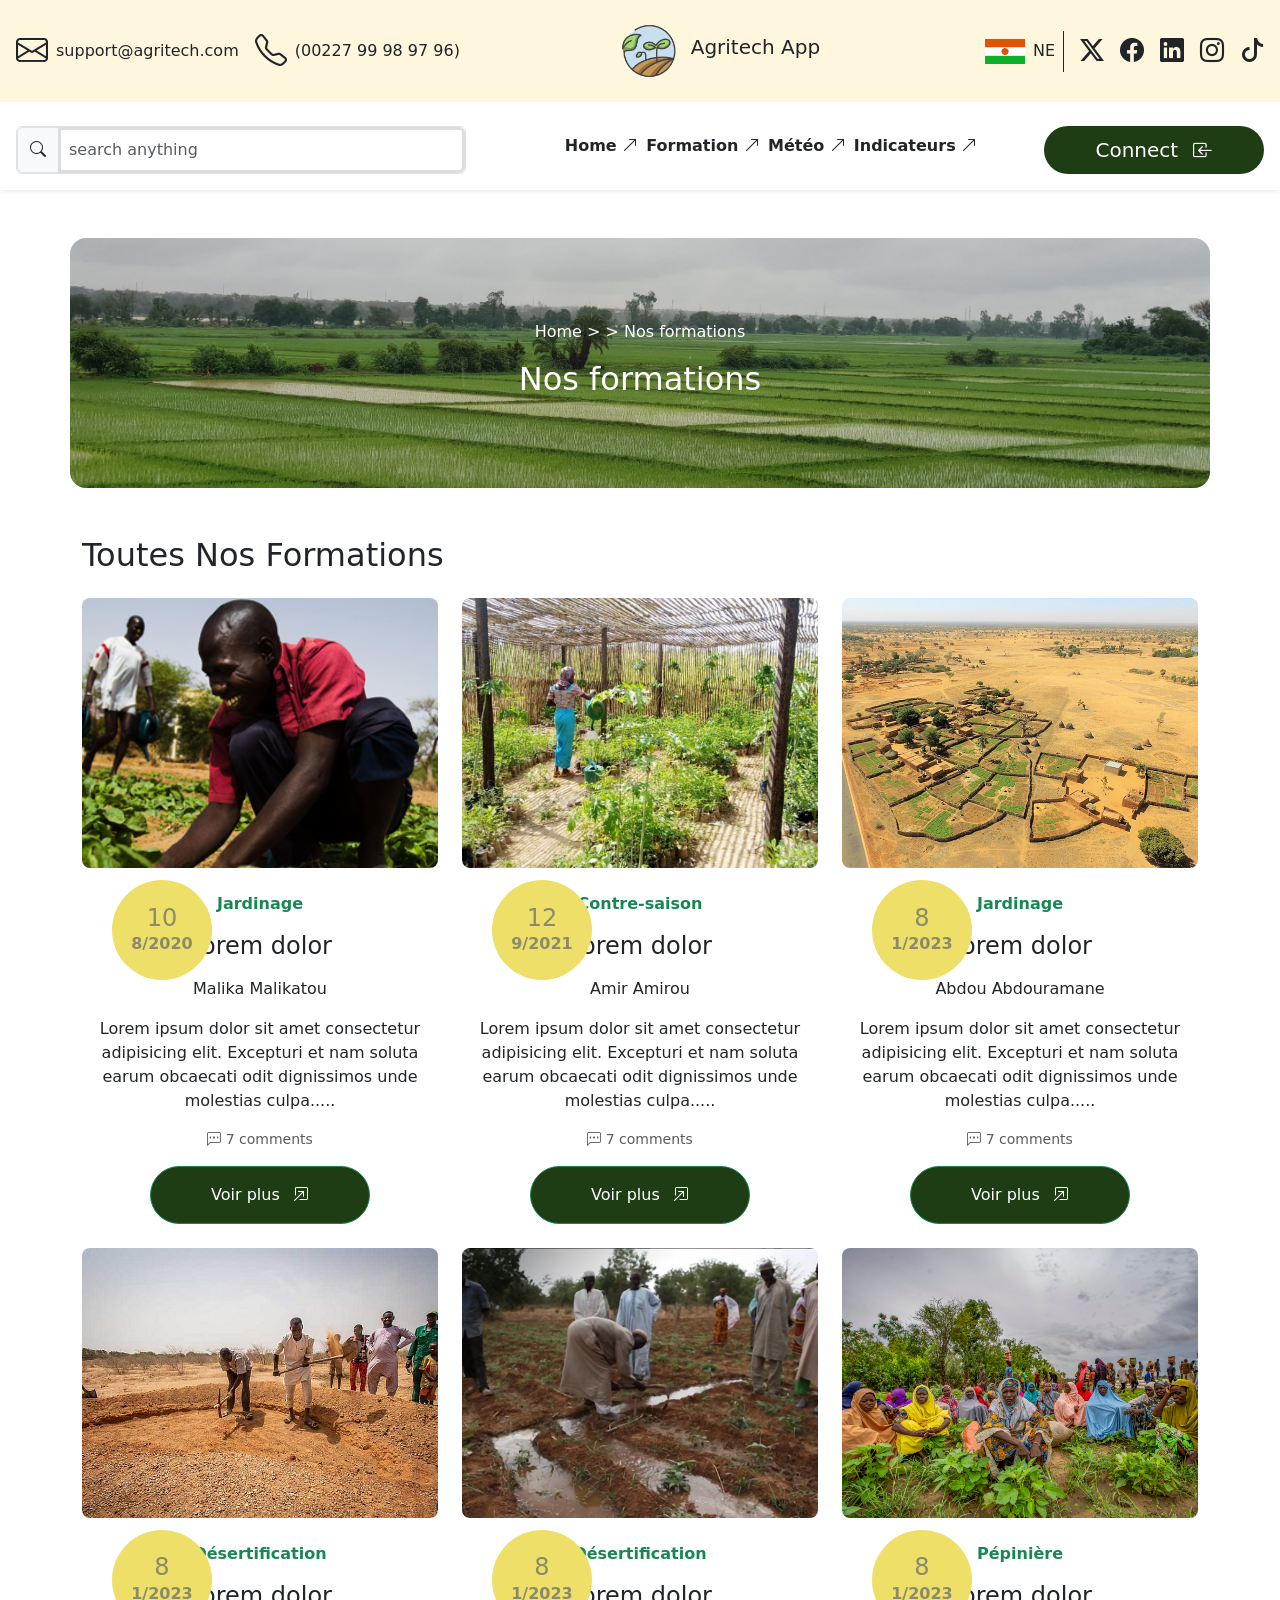
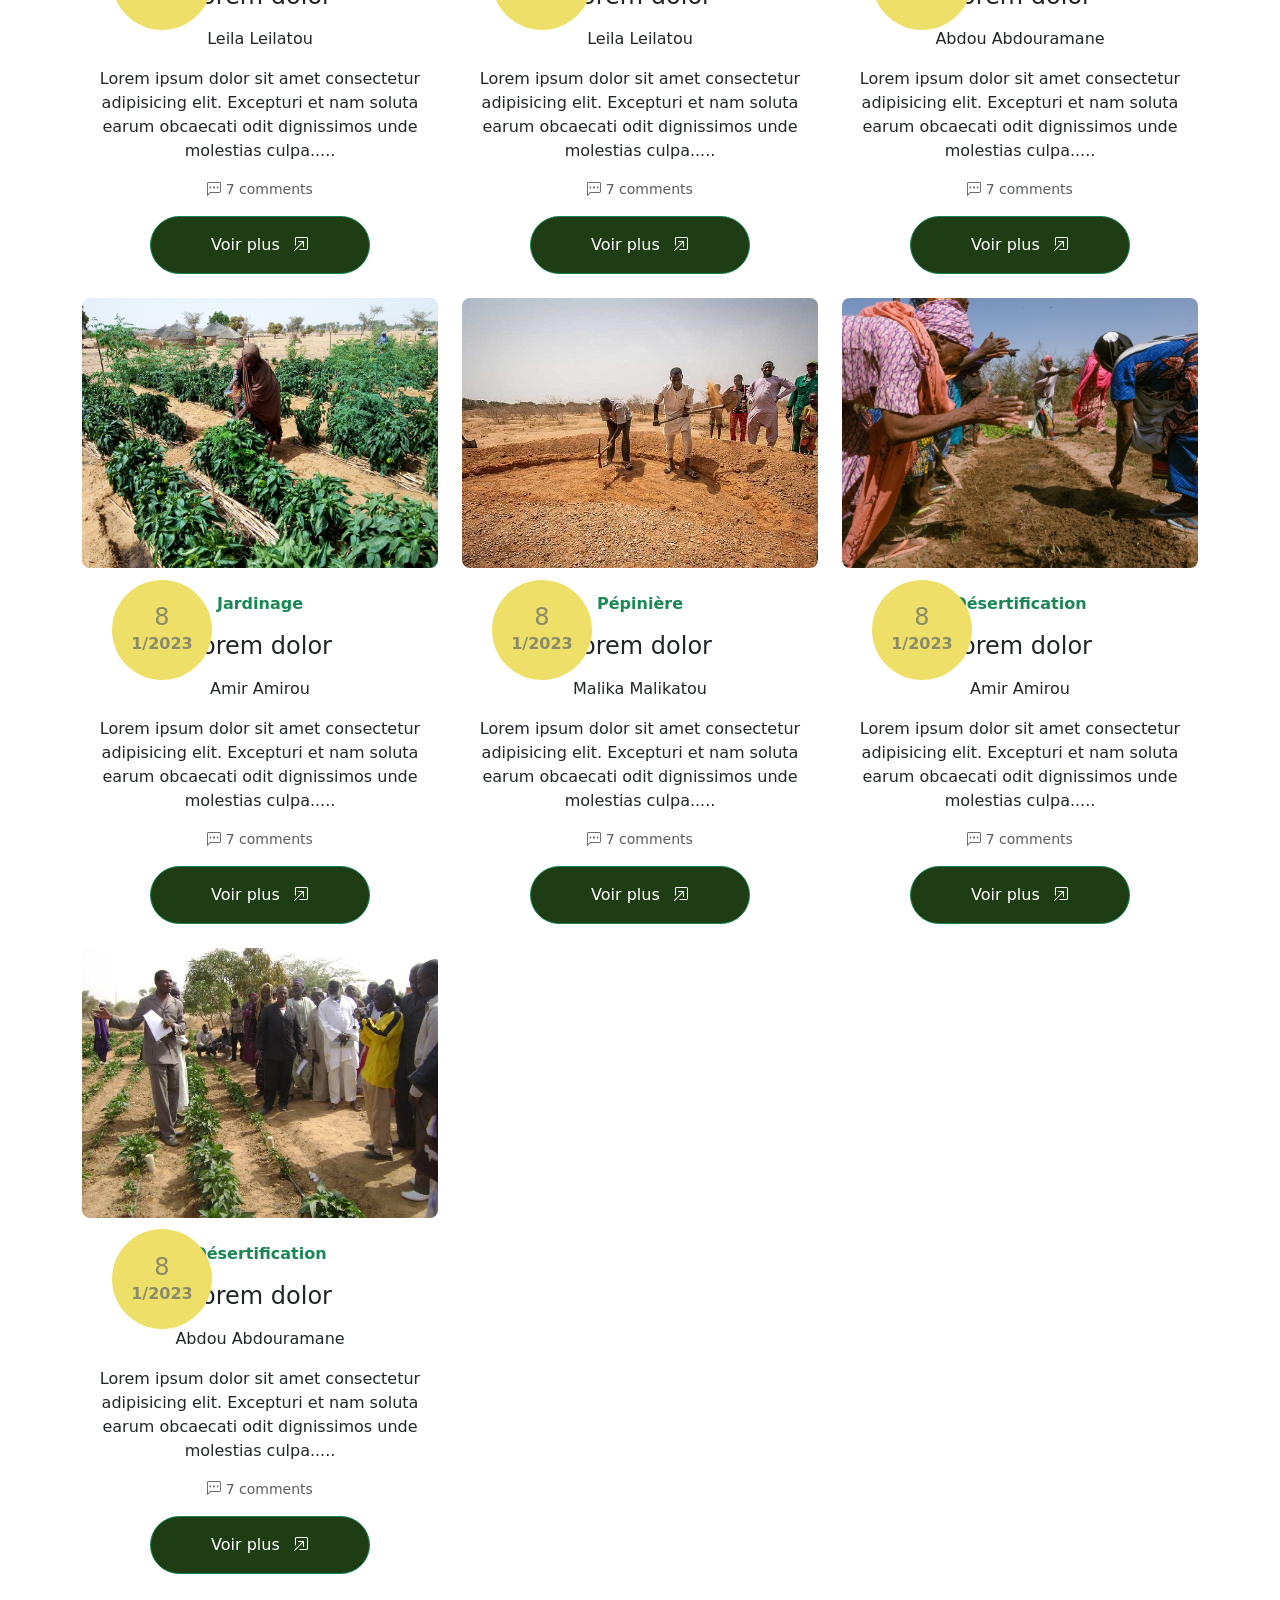
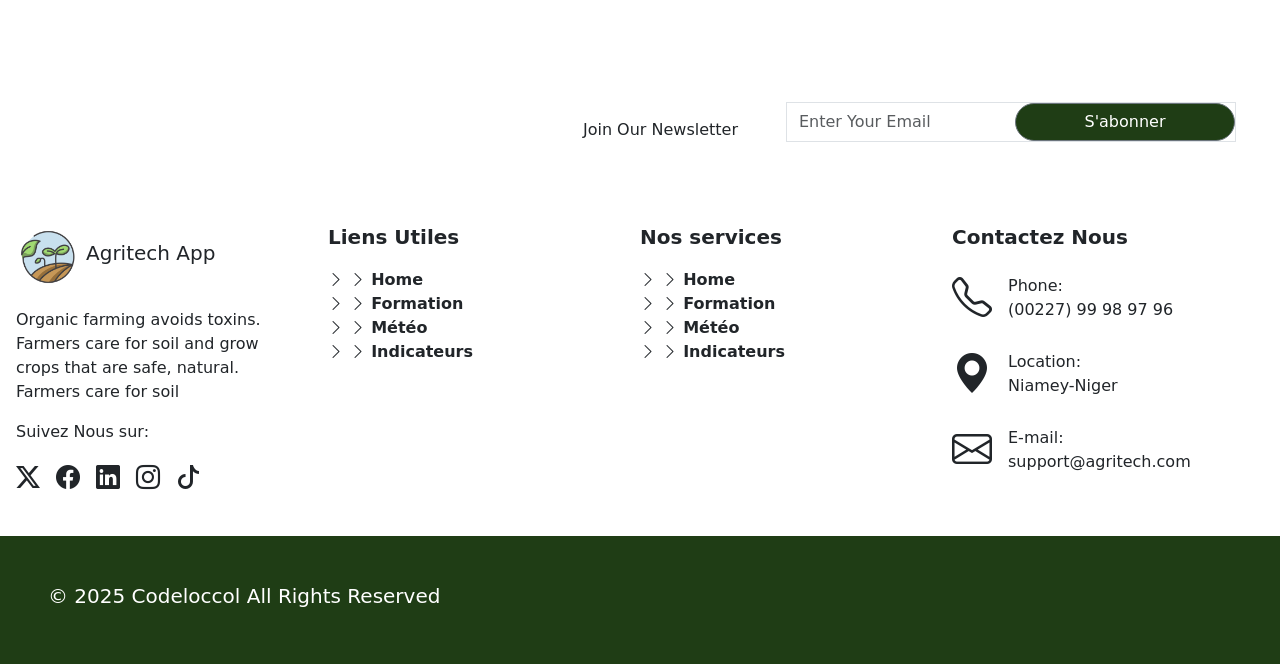
==== formation.html @ db65aa08 "Agritech App" ====
<!DOCTYPE html>
<html lang="en">

<head>
    <meta charset="UTF-8">
    <meta name="viewport" content="width=device-width, initial-scale=1.0">
    <title>Agritech App</title>
    <link href="https://cdn.jsdelivr.net/npm/bootstrap@5.3.8/dist/css/bootstrap.min.css" rel="stylesheet"
        integrity="sha384-sRIl4kxILFvY47J16cr9ZwB07vP4J8+LH7qKQnuqkuIAvNWLzeN8tE5YBujZqJLB" crossorigin="anonymous">
    <link rel="stylesheet" href="./agritech.css">
    <link rel="stylesheet" href="https://cdn.jsdelivr.net/npm/bootstrap-icons@1.13.1/font/bootstrap-icons.min.css">
</head>

<body>
    <header class="container-fluid p-0">
        <section class="haut container-fluid d-none d-md-flex  justify-content-between align-items-center p-3">
            <div class="d-none d-lg-flex justify-content-center align-items-center gap-3">
                <div class="d-flex justify-content-center align-items-center">
                    <div class="d-flex justify-content-center align-items-center gap-2">
                        <div class="fs-2">
                            <i class="bi bi-envelope"></i>
                        </div>
                        <p class="m-0">support@agritech.com</p>
                    </div>
                </div>
                <div class="d-flex justify-content-center align-items-center">
                    <div class="d-flex justify-content-center align-items-center gap-2">
                        <i class="bi bi-telephone fs-2 "></i>
                        <p class="m-0">(00227 99 98 97 96)</p>
                    </div>
                </div>
            </div>
            <div class="d-flex justify-content-center align-items-center gap-1">
                <div class="image">
                    <img src="./agri-images/favico.png" alt="">
                </div>
                <h4 class="fs-5 fs-md-3 fs-lg-6">Agritech App</h4>
            </div>
            <div class="d-flex justify-content-center align-items-center gap-3 ">
                <div class="d-flex justify-content-center align-items-center gap-2 border-end border-dark p-2">
                    <div class="image1"><img src="./agri-images/Niger.png" alt=""></div>
                    <span>NE</span>
                </div>
                <div class="fs-4"><i class="bi bi-twitter-x"></i></div>
                <div class="fs-4"><i class="bi bi-facebook"></i></div>
                <div class="fs-4"><i class="bi bi-linkedin"></i></div>
                <div class="fs-4"><i class="bi bi-instagram"></i></div>
                <div class="fs-4"><i class="bi bi-tiktok"></i></div>
            </div>
        </section>
        <section class="container-fluid p-0 shadow-sm">
            <nav class="container-fluid navbar bg-body-tertiary fixed-top  d-sm-flex d-md-none d-lg-none">
                <div class="container-fluid">
                    <a class="navbar-brand m-auto" href="#">
                        <div class="d-flex justify-content-center align-items-center gap-1">
                            <div class="image">
                                <img src="./agri-images/favico.png" alt="">
                            </div>
                            <h4 class="fs-5 fs-md-3 fs-lg-6">Agritech App</h4>
                        </div>
                    </a>
                    <button class="navbar-toggler" type="button" data-bs-toggle="offcanvas"
                        data-bs-target="#offcanvasNavbar" aria-controls="offcanvasNavbar"
                        aria-label="Toggle navigation">
                        <span class="navbar-toggler-icon"></span>
                    </button>
                    <div class="offcanvas offcanvas-start" tabindex="-1" id="offcanvasNavbar"
                        aria-labelledby="offcanvasNavbarLabel">
                        <div class="offcanvas-header">
                            <div class="d-flex justify-content-center align-items-center gap-1">
                                <div class="image">
                                    <img src="./agri-images/favico.png" alt="">
                                </div>
                                <h4 class="fs-5 fs-md-3 fs-lg-6">Agritech App</h4>
                            </div>
                            <button type="button" class="btn-close" data-bs-dismiss="offcanvas"
                                aria-label="Close"></button>
                        </div>
                        <div class="offcanvas-body">
                            <div class="d-flex justify-content-center align-items-center">
                                <div class="d-grid gap-2 d-md-flex justify-content-md-end pt-2">
                                    <button class="btn rounded-5 p-2 " type="button">
                                        <span class="me-2 fs-5"> Connect </span>
                                        <span><i class="bi bi-box-arrow-in-left fs-5"></i></span>
                                    </button>
                                </div>
                            </div>
                            <hr>
                            <ul class=" m-0 fw-bolder  gap-2">
                                <li class="list-unstyled mt-3">
                                    <a href="#" class="text-decoration-none text-dark ">
                                        Home <i class="bi bi-arrow-up-right"></i>
                                    </a>
                                </li>
                                <li class="list-unstyled mt-3">
                                    <a href="./agritech.html" class="text-decoration-none text-dark ">
                                        Formation <i class="bi bi-arrow-up-right"></i>
                                    </a>
                                </li>
                                <li class="list-unstyled mt-3">
                                    <a href="#" class="text-decoration-none text-dark ">
                                        Météo <i class="bi bi-arrow-up-right"></i>
                                    </a>
                                </li>
                                <li class="list-unstyled mt-3">
                                    <a href="#" class="text-decoration-none text-dark ">
                                        Indicateurs <i class="bi bi-arrow-up-right"></i>
                                    </a>
                                </li>
                            </ul>
                            <hr>
                            <h3 class="d-flex justify-content-center align-items-center">Socials Links:</h3>
                            <div class="d-flex justify-content-center align-items-center gap-3 ">
                                <div
                                    class="d-flex justify-content-center align-items-center gap-2 border-end border-dark p-2">
                                    <div class="image1"><img src="./agri-images/Niger.png" alt=""></div>
                                    <span>NE</span>
                                </div>
                                <div class="fs-4"><i class="bi bi-twitter-x"></i></div>
                                <div class="fs-4"><i class="bi bi-facebook"></i></div>
                                <div class="fs-4"><i class="bi bi-linkedin"></i></div>
                                <div class="fs-4"><i class="bi bi-instagram"></i></div>
                                <div class="fs-4"><i class="bi bi-tiktok"></i></div>
                            </div>
                            <div class=" mt-5 fw-bolder">
                                <div class="d-flex justify-content-center align-items-center">
                                    <div class="d-flex justify-content-center align-items-center gap-2">
                                        <div class="fs-2">
                                            <i class="bi bi-envelope"></i>
                                        </div>
                                        <p class="m-0">support@agritech.com</p>
                                    </div>
                                </div>
                                <div class="d-flex justify-content-center align-items-center mt-3">
                                    <div class="d-flex justify-content-center align-items-center gap-2">
                                        <i class="bi bi-telephone fs-2 "></i>
                                        <p class="m-0">(00227 99 98 97 96)</p>
                                    </div>
                                </div>
                            </div>
                        </div>
                    </div>
                </div>
            </nav>
            <nav class="container-fluid navbar1 d-none d-md-flex  justify-content-between align-items-center p-3">
                <div class="  d-none d-lg-flex justify-content-center align-items-center pt-2 ">
                    <div class="input-group flex-nowrap rounded-start border rounded">
                        <span class="input-group-text" id="addon-wrapping"><i class="bi bi-search"></i></span>
                        <input type="text" class="form-control p-2 rounded-end shadow-none "
                            placeholder="search anything" aria-label="Username" aria-describedby="addon-wrapping">
                    </div>
                </div>
                <div class="d-flex justify-content-center align-items-center">
                    <ul class="d-flex justify-content-between align-items-center m-0 fw-bolder gap-2">
                        <li class="list-unstyled">
                            <a href="./agritech.html" class="text-decoration-none text-dark">
                                Home <i class="bi bi-arrow-up-right lien-anim"></i>
                            </a>
                        </li>
                        <li class="list-unstyled">
                            <a href="formation.html" class="text-decoration-none text-dark">
                                Formation <i class="bi bi-arrow-up-right lien-anim"></i>
                            </a>
                        </li>
                        <li class="list-unstyled">
                            <a href="#" class="text-decoration-none text-dark">
                                Météo <i class="bi bi-arrow-up-right lien-anim"></i>
                            </a>
                        </li>
                        <li class="list-unstyled">
                            <a href="#" class="text-decoration-none text-dark">
                                Indicateurs <i class="bi bi-arrow-up-right lien-anim"></i>
                            </a>
                        </li>
                    </ul>
                </div>

                <div class="d-flex justify-content-center align-items-center">
                    <div class="d-grid gap-2 d-md-flex justify-content-md-end pt-2">
                        <button class="btn rounded-5 p-2 " type="button">
                            <span class="me-2 fs-5"> Connect </span>
                            <span><i class="bi bi-box-arrow-in-left fs-5"></i></span>
                        </button>
                    </div>
                </div>
            </nav>
        </section>
    </header>


    <main class="container-fluid p-0">

        <!-- Section Header -->
        <section
            class="mt-5 main-section1 container d-flex justify-content-center align-items-center rounded-4 text-white position-relative"
            style="height: 250px; background-color:#1F3D15;">
            <div class="text-section1 text-center">
                <p>Home > > Nos formations</p>
                <h2>Nos formations</h2>
            </div>
        </section>

        <!-- Section Formations -->
        <section class="main-section2 container mt-5">
            <h2 class=" mb-4">Toutes Nos Formations</h2>
            <div class="row g-4 mb-5">
                <!-- Card 1 -->
                <div class="col-12 col-md-6 col-lg-4">
                    <div class="card border-0 h-100 position-relative">
                        <img src="./agri-images/Blog-img-1.jpg" class="card-img-top1 rounded-3" alt="image">
                        <div class="card-cercle rounded-circle position-absolute">
                            <h4>10</h4>
                            <p>8/2020</p>
                        </div><br>
                        <div class="text-center">
                            <p class="text-success fw-bolder mb-3">Jardinage</p>
                            <h4 class="mb-3">Lorem dolor</h4>
                            <p class="mb-3">Malika Malikatou</p>
                            <p>Lorem ipsum dolor sit amet consectetur adipisicing elit. Excepturi et nam soluta earum
                                obcaecati odit dignissimos unde molestias culpa.....</p>
                        </div>
                        <div class="text-center">
                            <small class="text-body-secondary d-block mb-3 mt-3"><i class="bi bi-chat-left-dots"></i> 7
                                comments</small>
                            <a href="./voir-plus.html">
                                <button type="button" class="btn btn-success rounded-5 btn-custom p-3">
                                    <span class="me-2">Voir plus</span>
                                    <i class="bi bi-box-arrow-in-up-right"></i>
                                </button>
                            </a>
                        </div>
                    </div>
                </div>
                <div class="col-12 col-md-6 col-lg-4">
                    <div class="card border-0 h-100 position-relative">
                        <img src="./agri-images/Blog-img-9.jpg" class="card-img-top1 rounded-3" alt="image">
                        <div class="card-cercle rounded-circle position-absolute">
                            <h4>12</h4>
                            <p>9/2021</p>
                        </div><br>
                        <div class="text-center">
                            <p class="text-success fw-bolder mb-3">Contre-saison</p>
                            <h4 class="mb-3">Lorem dolor</h4>
                            <p class="mb-3">Amir Amirou</p>
                            <p>Lorem ipsum dolor sit amet consectetur adipisicing elit. Excepturi et nam soluta earum
                                obcaecati odit dignissimos unde molestias culpa.....</p>
                        </div>
                        <div class="text-center">
                            <small class="text-body-secondary d-block mb-3 mt-3"><i class="bi bi-chat-left-dots"></i> 7
                                comments</small>
                            <a href="./voir-plus.html">
                                <button type="button" class="btn btn-success rounded-5 btn-custom p-3">
                                    <span class="me-2">Voir plus</span>
                                    <i class="bi bi-box-arrow-in-up-right"></i>
                                </button>
                            </a>
                        </div>
                    </div>
                </div>

                <div class="col-12 col-md-6 col-lg-4">
                    <div class="card border-0 h-100 position-relative">
                        <img src="./agri-images/Blog-img-4.jpg" class="card-img-top1 rounded-3" alt="image">
                        <div class="card-cercle rounded-circle position-absolute">
                            <h4>8</h4>
                            <p>1/2023</p>
                        </div><br>
                        <div class="text-center">
                            <p class="text-success fw-bolder mb-3">Jardinage</p>
                            <h4 class="mb-3">Lorem dolor</h4>
                            <p class="mb-3">Abdou Abdouramane</p>
                            <p>Lorem ipsum dolor sit amet consectetur adipisicing elit. Excepturi et nam soluta earum
                                obcaecati odit dignissimos unde molestias culpa.....</p>
                        </div>
                        <div class="text-center">
                            <small class="text-body-secondary d-block mb-3 mt-3"><i class="bi bi-chat-left-dots"></i> 7
                                comments</small>
                            <a href="./voir-plus.html">
                                <button type="button" class="btn btn-success rounded-5 btn-custom p-3">
                                    <span class="me-2">Voir plus</span>
                                    <i class="bi bi-box-arrow-in-up-right"></i>
                                </button>
                            </a>
                        </div>
                    </div>
                </div>
                <div class="col-12 col-md-6 col-lg-4">
                    <div class="card border-0 h-100 position-relative">
                        <img src="./agri-images/Blog-img-8.jpg" class="card-img-top1 rounded-3" alt="image">
                        <div class="card-cercle rounded-circle position-absolute">
                            <h4>8</h4>
                            <p>1/2023</p>
                        </div><br>
                        <div class="text-center">
                            <p class="text-success fw-bolder mb-3">Désertification</p>
                            <h4 class="mb-3">Lorem dolor</h4>
                            <p class="mb-3">Leila Leilatou</p>
                            <p>Lorem ipsum dolor sit amet consectetur adipisicing elit. Excepturi et nam soluta earum
                                obcaecati odit dignissimos unde molestias culpa.....</p>
                        </div>
                        <div class="text-center">
                            <small class="text-body-secondary d-block mb-3 mt-3"><i class="bi bi-chat-left-dots"></i> 7
                                comments</small>
                            <a href="./voir-plus.html">
                                <button type="button" class="btn btn-success rounded-5 btn-custom p-3">
                                    <span class="me-2">Voir plus</span>
                                    <i class="bi bi-box-arrow-in-up-right"></i>
                                </button>
                            </a>
                        </div>
                    </div>
                </div>
                <div class="col-12 col-md-6 col-lg-4">
                    <div class="card border-0 h-100 position-relative">
                        <img src="./agri-images/Blog-img-2.jpg" class="card-img-top1 rounded-3" alt="image">
                        <div class="card-cercle rounded-circle position-absolute">
                            <h4>8</h4>
                            <p>1/2023</p>
                        </div><br>
                        <div class="text-center">
                            <p class="text-success fw-bolder mb-3">Désertification</p>
                            <h4 class="mb-3">Lorem dolor</h4>
                            <p class="mb-3">Leila Leilatou</p>
                            <p>Lorem ipsum dolor sit amet consectetur adipisicing elit. Excepturi et nam soluta earum
                                obcaecati odit dignissimos unde molestias culpa.....</p>
                        </div>
                        <div class="text-center">
                            <small class="text-body-secondary d-block mb-3 mt-3"><i class="bi bi-chat-left-dots"></i> 7
                                comments</small>
                            <a href="./voir-plus.html">
                                <button type="button" class="btn btn-success rounded-5 btn-custom p-3">
                                    <span class="me-2">Voir plus</span>
                                    <i class="bi bi-box-arrow-in-up-right"></i>
                                </button>
                            </a>
                        </div>
                    </div>
                </div>
                <div class="col-12 col-md-6 col-lg-4">
                    <div class="card border-0 h-100 position-relative">
                        <img src="./agri-images/Blog-img-3.jpg" class="card-img-top1 rounded-3" alt="image">
                        <div class="card-cercle rounded-circle position-absolute">
                            <h4>8</h4>
                            <p>1/2023</p>
                        </div><br>
                        <div class="text-center">
                            <p class="text-success fw-bolder mb-3">Pépinière</p>
                            <h4 class="mb-3">Lorem dolor</h4>
                            <p class="mb-3">Abdou Abdouramane</p>
                            <p>Lorem ipsum dolor sit amet consectetur adipisicing elit. Excepturi et nam soluta earum
                                obcaecati odit dignissimos unde molestias culpa.....</p>
                        </div>
                        <div class="text-center">
                            <small class="text-body-secondary d-block mb-3 mt-3"><i class="bi bi-chat-left-dots"></i> 7
                                comments</small>
                            <a href="./voir-plus.html">
                                <button type="button" class="btn btn-success rounded-5 btn-custom p-3">
                                    <span class="me-2">Voir plus</span>
                                    <i class="bi bi-box-arrow-in-up-right"></i>
                                </button>
                            </a>
                        </div>
                    </div>
                </div>
                <div class="col-12 col-md-6 col-lg-4">
                    <div class="card border-0 h-100 position-relative">
                        <img src="./agri-images/Blog-img-7.jpg" class="card-img-top1 rounded-3" alt="image">
                        <div class="card-cercle rounded-circle position-absolute">
                            <h4>8</h4>
                            <p>1/2023</p>
                        </div><br>
                        <div class="text-center">
                            <p class="text-success fw-bolder mb-3">Jardinage</p>
                            <h4 class="mb-3">Lorem dolor</h4>
                            <p class="mb-3">Amir Amirou</p>
                            <p>Lorem ipsum dolor sit amet consectetur adipisicing elit. Excepturi et nam soluta earum
                                obcaecati odit dignissimos unde molestias culpa.....</p>
                        </div>
                        <div class="text-center">
                            <small class="text-body-secondary d-block mb-3 mt-3"><i class="bi bi-chat-left-dots"></i> 7
                                comments</small>
                            <a href="./voir-plus.html">
                                <button type="button" class="btn btn-success rounded-5 btn-custom p-3">
                                    <span class="me-2">Voir plus</span>
                                    <i class="bi bi-box-arrow-in-up-right"></i>
                                </button>
                            </a>
                        </div>
                    </div>
                </div>
                <div class="col-12 col-md-6 col-lg-4">
                    <div class="card border-0 h-100 position-relative">
                        <img src="./agri-images/Blog-img-8.jpg" class="card-img-top1 rounded-3" alt="image">
                        <div class="card-cercle rounded-circle position-absolute">
                            <h4>8</h4>
                            <p>1/2023</p>
                        </div><br>
                        <div class="text-center">
                            <p class="text-success fw-bolder mb-3">Pépinière</p>
                            <h4 class="mb-3">Lorem dolor</h4>
                            <p class="mb-3">Malika Malikatou</p>
                            <p>Lorem ipsum dolor sit amet consectetur adipisicing elit. Excepturi et nam soluta earum
                                obcaecati odit dignissimos unde molestias culpa.....</p>
                        </div>
                        <div class="text-center">
                            <small class="text-body-secondary d-block mb-3 mt-3"><i class="bi bi-chat-left-dots"></i> 7
                                comments</small>
                            <a href="./voir-plus.html">
                                <button type="button" class="btn btn-success rounded-5 btn-custom p-3">
                                    <span class="me-2">Voir plus</span>
                                    <i class="bi bi-box-arrow-in-up-right"></i>
                                </button>
                            </a>
                        </div>
                    </div>
                </div>
                <div class="col-12 col-md-6 col-lg-4">
                    <div class="card border-0 h-100 position-relative">
                        <img src="./agri-images/Blog-img-6.jpg" class="card-img-top1 rounded-3" alt="image">
                        <div class="card-cercle rounded-circle position-absolute">
                            <h4>8</h4>
                            <p>1/2023</p>
                        </div><br>
                        <div class="text-center">
                            <p class="text-success fw-bolder mb-3">Désertification</p>
                            <h4 class="mb-3">Lorem dolor</h4>
                            <p class="mb-3">Amir Amirou</p>
                            <p>Lorem ipsum dolor sit amet consectetur adipisicing elit. Excepturi et nam soluta earum
                                obcaecati odit dignissimos unde molestias culpa.....</p>
                        </div>
                        <div class="text-center">
                            <small class="text-body-secondary d-block mb-3 mt-3"><i class="bi bi-chat-left-dots"></i> 7
                                comments</small>
                            <a href="./voir-plus.html">
                                <button type="button" class="btn btn-success rounded-5 btn-custom p-3">
                                    <span class="me-2">Voir plus</span>
                                    <i class="bi bi-box-arrow-in-up-right"></i>
                                </button>
                            </a>
                        </div>
                    </div>
                </div>
                <div class="col-12 col-md-6 col-lg-4">
                    <div class="card border-0 h-100 position-relative">
                        <img src="./agri-images/Blog-img-5.jpg" class="card-img-top1 rounded-3" alt="image">
                        <div class="card-cercle rounded-circle position-absolute">
                            <h4>8</h4>
                            <p>1/2023</p>
                        </div><br>
                        <div class="text-center">
                            <p class="text-success fw-bolder mb-3">Désertification</p>
                            <h4 class="mb-3">Lorem dolor</h4>
                            <p class="mb-3">Abdou Abdouramane</p>
                            <p>Lorem ipsum dolor sit amet consectetur adipisicing elit. Excepturi et nam soluta earum
                                obcaecati odit dignissimos unde molestias culpa.....</p>
                        </div>
                        <div class="text-center">
                            <small class="text-body-secondary d-block mb-3 mt-3"><i class="bi bi-chat-left-dots"></i> 7
                                comments</small>
                            <a href="./voir-plus.html">
                                <button type="button" class="btn btn-success rounded-5 btn-custom p-3">
                                    <span class="me-2">Voir plus</span>
                                    <i class="bi bi-box-arrow-in-up-right"></i>
                                </button>
                            </a>
                        </div>
                    </div>
                </div>
            </div>



        </section>
    </main>



    <footer class="container-fluid p-0 ">
        <section class="container-fluid p-3 ">
            <div class="container-fluid p-3 mt-5">
                <div
                    class="container-fluid d-flex flex-column flex-md-row justify-content-end align-items-center gap-3 gap-md-5 me-md-5">

                    <h6 class="mb-2 mb-md-0">Join Our Newsletter</h6>

                    <div class="input-group mb-3 border">
                        <input type="email" class="form-control shadow-none border-0" placeholder="Enter Your Email">
                        <button class="btn btn-outline-secondary rounded-5 px-3" type="button">S'abonner</button>
                    </div>

                </div>
            </div>

            <!-- <div class="container-fluid border p-0"> -->
            <div class="container-fluid p-0 row mt-5">
                <div class="col-12 col-md-6 col-lg-3 ">
                    <div class="d-flex justify-content-start align-items-center w-100
                        col-12 col-md-6 col-lg-3 fw-bolder fs-5 mb-3 p-0">
                        <div class="image">
                            <img src="./agri-images/favico.png" alt="">
                        </div>
                        <h4 class="fs-5 fs-md-3 fs-lg-6">Agritech App</h4>
                    </div>
                    <p>Organic farming avoids toxins. Farmers care for soil and grow crops that are safe, natural.
                        Farmers care for soil</p>
                    <p>Suivez Nous sur:</p>
                    <div class="d-flex gap-3 fs-4 mb-4">
                        <i class="bi bi-twitter-x"></i>
                        <i class="bi bi-facebook"></i>
                        <i class="bi bi-linkedin"></i>
                        <i class="bi bi-instagram"></i>
                        <i class="bi bi-tiktok"></i>
                    </div>
                </div>

                <div class="col-12 col-md-6 col-lg-3">
                    <div class="col-12 col-md-6 col-lg-3 fw-bolder fs-5 mb-3 w-100">Liens Utiles</div>

                    <ul class="fw-bolder p-0">
                        <li class="list-unstyled p-0">
                            <a href="#" class="text-decoration-none text-dark">
                                <i class="bi bi-chevron-right"></i>
                                <i class="bi bi-chevron-right"></i>
                                Home
                            </a>
                        </li>
                        <li class="list-unstyled">
                            <a href="#" class="text-decoration-none text-dark">
                                <i class="bi bi-chevron-right"></i>
                                <i class="bi bi-chevron-right"></i>
                                Formation
                            </a>
                        </li>
                        <li class="list-unstyled">
                            <a href="#" class="text-decoration-none text-dark">
                                <i class="bi bi-chevron-right"></i>
                                <i class="bi bi-chevron-right"></i>
                                Météo
                            </a>
                        </li>
                        <li class="list-unstyled">
                            <a href="#" class="text-decoration-none text-dark">
                                <i class="bi bi-chevron-right"></i>
                                <i class="bi bi-chevron-right"></i>
                                Indicateurs
                            </a>
                        </li>
                    </ul>
                </div>

                <div class="col-12 col-md-6 col-lg-3">
                    <div class="col-12 col-md-6 col-lg-3 fw-bolder fs-5 mb-3 w-100">Nos services</div>

                    <ul class="fw-bolder p-0">
                        <li class="list-unstyled p-0">
                            <a href="#" class="text-decoration-none text-dark">
                                <i class="bi bi-chevron-right"></i>
                                <i class="bi bi-chevron-right"></i>
                                Home
                            </a>
                        </li>
                        <li class="list-unstyled">
                            <a href="#" class="text-decoration-none text-dark">
                                <i class="bi bi-chevron-right"></i>
                                <i class="bi bi-chevron-right"></i>
                                Formation
                            </a>
                        </li>
                        <li class="list-unstyled">
                            <a href="#" class="text-decoration-none text-dark">
                                <i class="bi bi-chevron-right"></i>
                                <i class="bi bi-chevron-right"></i>
                                Météo
                            </a>
                        </li>
                        <li class="list-unstyled">
                            <a href="#" class="text-decoration-none text-dark">
                                <i class="bi bi-chevron-right"></i>
                                <i class="bi bi-chevron-right"></i>
                                Indicateurs
                            </a>
                        </li>
                    </ul>
                </div>

                <div class="col-12 col-md-6 col-lg-3">
                    <div class="col-12 col-md-6 col-lg-3 fw-bolder fs-5 mb-3 w-100">Contactez Nous</div>

                    <div class="d-flex align-items-center gap-3 mb-3">
                        <div class="fw-bolder fs-1"><i class="bi bi-telephone"></i></div>
                        <div>
                            <div>Phone:</div>
                            <div>(00227) 99 98 97 96</div>
                        </div>
                    </div>
                    <div class="d-flex align-items-center gap-3 mb-3">
                        <div class="fw-bolder fs-1"><i class="bi bi-geo-alt-fill"></i></div>
                        <div>
                            <div>Location:</div>
                            <div>Niamey-Niger</div>
                        </div>
                    </div>
                    <div class="d-flex align-items-center gap-3">
                        <div class="fw-bolder fs-1"><i class="bi bi-envelope"></i></div>
                        <div>
                            <div>E-mail:</div>
                            <div>support@agritech.com</div>
                        </div>
                    </div>
                </div>
            </div>
            <!-- </div> -->

        </section>
        <section class="footer-section2 container-fluid p-0  p-2 p-md-5 text-white fs-6 fs-md-5 fs-lg-1">
            <h5>&copy; 2025 Codeloccol All Rights Reserved </h5>
        </section>
    </footer>















































    <script src="https://cdn.jsdelivr.net/npm/bootstrap@5.3.8/dist/js/bootstrap.bundle.min.js"
        integrity="sha384-FKyoEForCGlyvwx9Hj09JcYn3nv7wiPVlz7YYwJrWVcXK/BmnVDxM+D2scQbITxI"
        crossorigin="anonymous"></script>
</body>

</html>
---- agritech.css ----
* {
    padding: 0;
    margin: 0;
    box-sizing: border-box;
}

/* navbar */
.lien-anim {
    /* nécessaire pour translate */
    display: inline-block;
    transition: transform 0.3s ease;
}

.lien-anim:hover {
    transform: translateX(4px);
    /* monte le lien */
}


/* home page */
.image img {
    width: 70px;
    height: 70px;
    border-radius: 50px;
}

.haut {
    background-color: #FEF7DE;
}

.image1 img {
    width: 40px;
    height: 25px;
}

.btn {
    background-color: #1F3D15;
    width: 220px;
    color: white;
}

.btn1 {
    background-color: #fff;
}
.input-group {
    width: 450px;
}

.form-control,
.form-control input {
    width: 450px;
    outline: none;
    border: solid #ddd;
}

.ensemble-d-input {
    width: 500px;
}

.footer-section2 {
    background-color: #1F3D15;
}

.footer-section2:hover {
    background-color: #29551c;
    /* un peu plus clair */

}

.bg-photo {
    background-image: url("./agri-images/Home\ Carroussel.jpg");
    background-size: cover;
    background-position: center;
    background-repeat: no-repeat;
    height: 60vh;
    position: relative;
    overflow: hidden;
}

.bg-btn,
.card-profil {
    background-color: #EEDF68;
    color: #8B8B6A;
}

.bg-btn:hover {
    background-color: #EEDF68;
    color: #8B8B6A;
}
/* mains styles */
.page-d-accueil {
    margin-top: 180px;
    position: relative;
    z-index: 2;
}

/* Style des cardes-image */
.carde-image .card {
    overflow: hidden;
    border-radius: 12px;
}

.carde-image img {
    height: 500px;
    object-fit: cover;
    width: 100%;
}

/* Texte blanc au-dessus de l'image */
.carde-image .card-overlay {
    position: absolute;
    bottom: 20px;
    left: 50%;
    transform: translateX(-50%);
    width: 80%;
    height: 200px;
    padding: 15px;
    background: white;
    border-radius: 12px;
    font-weight: 700;
    text-align: center;
    font-size: 1.3rem;
    transition: 0.5s ;
}

.position-absolute {
    bottom: 10px;
    top: 60%;
}

.petite-card {
    width: 80px;
    height: 80px;
}

.card-jaune {
    background-color: #EFDF68;
    color: #736f5a;
}

.card-jaune .icone,
.card-jaune h2,
.card-jaune h5 {
    color: #5A5856;
}

.icone1 {
    color: #07BFE5;
}

.text-color {
    color: #245545;
}
/* la partir formation */
.accueil-formation {
    margin: 40px;
}

.main-section1 {
    background-image: url("./agri-images/Home\ Carroussel.jpg");
    background-size: cover;
    background-position: center;
    background-repeat: no-repeat;
    height: 30vh;
    position: relative;
}


.card-img-top, .card-img-top1 {
    object-fit: cover;
    height: 30vh;
    width: 100%;
    transition:0.3s ;
}
.card-img-top1:hover{
    /* zoom léger */
    transform:  scaley(1.02);
    /* assombrit légèrement l’image */
    filter: brightness(0.7);
}


.card-cercle {
    width: 100px;
    height: 100px;
    background-color: #EEDF68;
    bottom: 50%;
    top: 45%;
    left: 30px;
    color: #8B8B6A;
    display: flex;
    flex-direction: column;
    justify-content: center;
    align-items: center;
    font-weight: bold;
}

.btn-custom {
    background-color: #1F3D15;
    color: white;
}

.bg-photo::before,
.main-section1::before {
    content: "";
    position: absolute;
    inset: 0.7;
    background: inherit;
    filter: blur(2px);
    transform: scale(1.1);
}

.main-section1,
.main-section2 {
    width: 90%;
    margin: auto;
}

.text-section1 {
    position: relative;
    z-index: 2;
}

.card h4,
.card p {
    margin: 0;
}
/* image-hover */
.card-img-top {
    transition: transform 0.4s ease, filter 0.4s ease;
}

/* Effet au survol */
.card-img-top:hover {
    /* zoom léger */
    transform: rotate(8deg) scale(1.2);
}
.card-blanc:hover .card-overlay{
    height: 350px;
}

.card-blanc:hover .carde-icone{
    opacity: 1;
    transform: translateY(0);
}
/* Main style */

/* la partir voir plus */

.card-profil {
    background-color: #EEDF68;
    color: #8B8B6A;
    padding: 2rem;
}

.card-categorie {
    background-color: #E3E6E7;
    padding: 2rem;
    margin-top: 2rem;
}

.image-malika img {
    width: 150px;
    height: 150px;
    object-fit: cover;
}

.card-title,
.social-media,
.card-sous-titre,
.la-couleur {
    color: #5B585C;
}

.social-media i {
    font-size: 1.5rem;
    cursor: pointer;
    transition: transform 0.3s;
}

.social-media i:hover {
    transform: scale(1.2);
    color: #1F3D15;
}

.la-couleur {
    line-height: 1.6;
}

.couleur1 {
    color: #BDC0BE;
}

.couleur2 {
    color: #777874;
}

.commentaire {
    border-top: solid#89bbb0 !important;
    border-bottom: solid#AECEC7 !important;
    /* border: solid; */
}

.les-input {
    background-color: #EAEEEF;
}



@media (max-width:1024px) {
    .input-group {
        width: 300px;
    }

    .btn {
        width: 150px;
    }

    .disparution {
        display: none;
    }

    .btn-home {
        width: 200px;
    }

}
@media (min-width:769px) {
   
   .carde-icone{
    opacity: 0;
    transition: 0.3s;
}
}
@media (max-width:768px) {
    .translate-middle-y {
        transform: translateY(-250px) !important;
    }
    .cacher{
        height: 100% !important;
        width: 100% !important;
        bottom: 0 !important;
    }
}


@media (max-width: 576px) {

    .card-profil,
    .card-categorie {
        padding: 1rem;
    }

    .card-title {
        margin-top: 1rem !important;
    }

    .card-text {
        font-size: 0.9rem !important;
    }

    .social-media i {
        font-size: 1.2rem;
    }

    .col-7 {
        width: 90% !important;
    }

    .w-75 {
        width: 80% !important;
    }

    .w-75 .btn {
        font-size: 10px !important;
    }

    .translate-middle-y {
        transform: translateY(-200px) !important;
    }

    .petite-card {
        width: auto;
        height: auto;
        font-size: 1.5rem !important;
    }

    .d-flex .satisfaction h2 {

        font-size: 16px !important;
    }

    .d-flex .satisfaction P {

        font-size: 8px !important;
    }

    /* .btn-home{
        width: 10px;
        
    } */

}

@media (max-width:425px) {
    .input-group {
        width: 150px;
    }

}
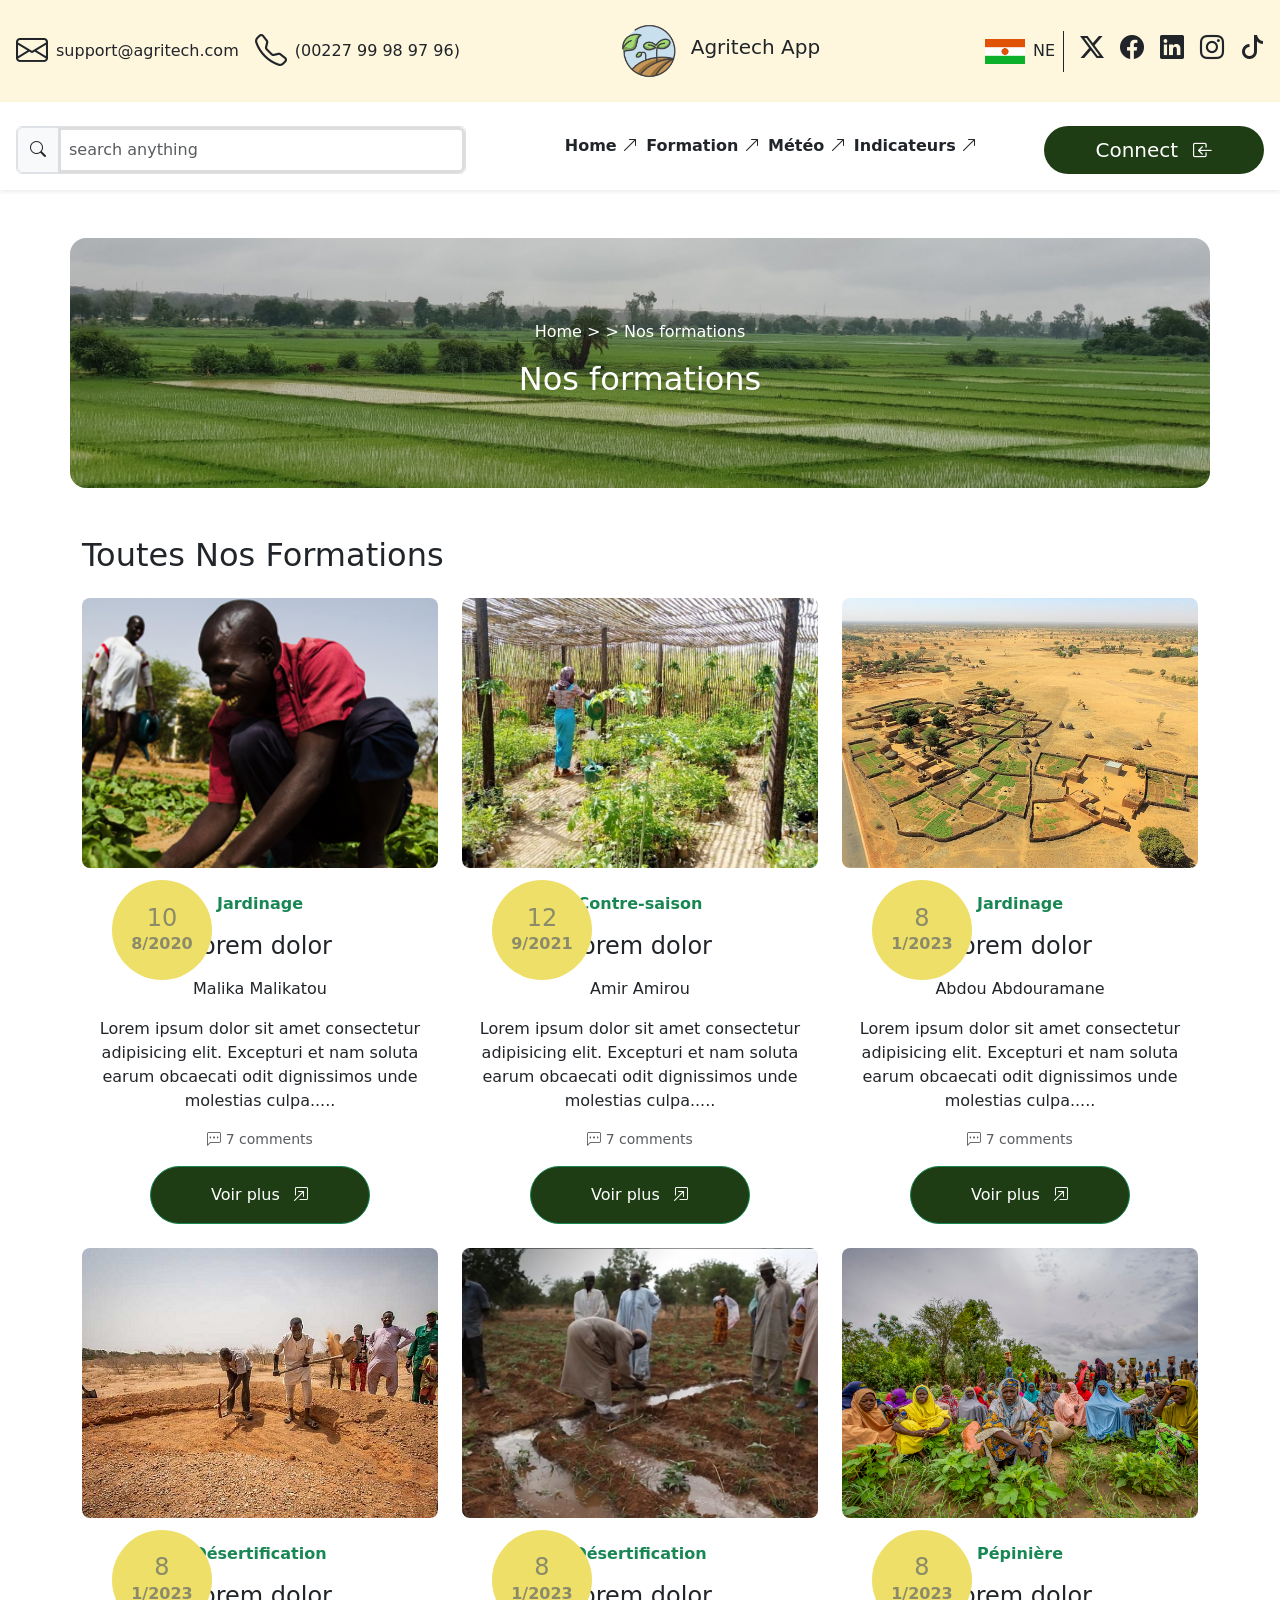
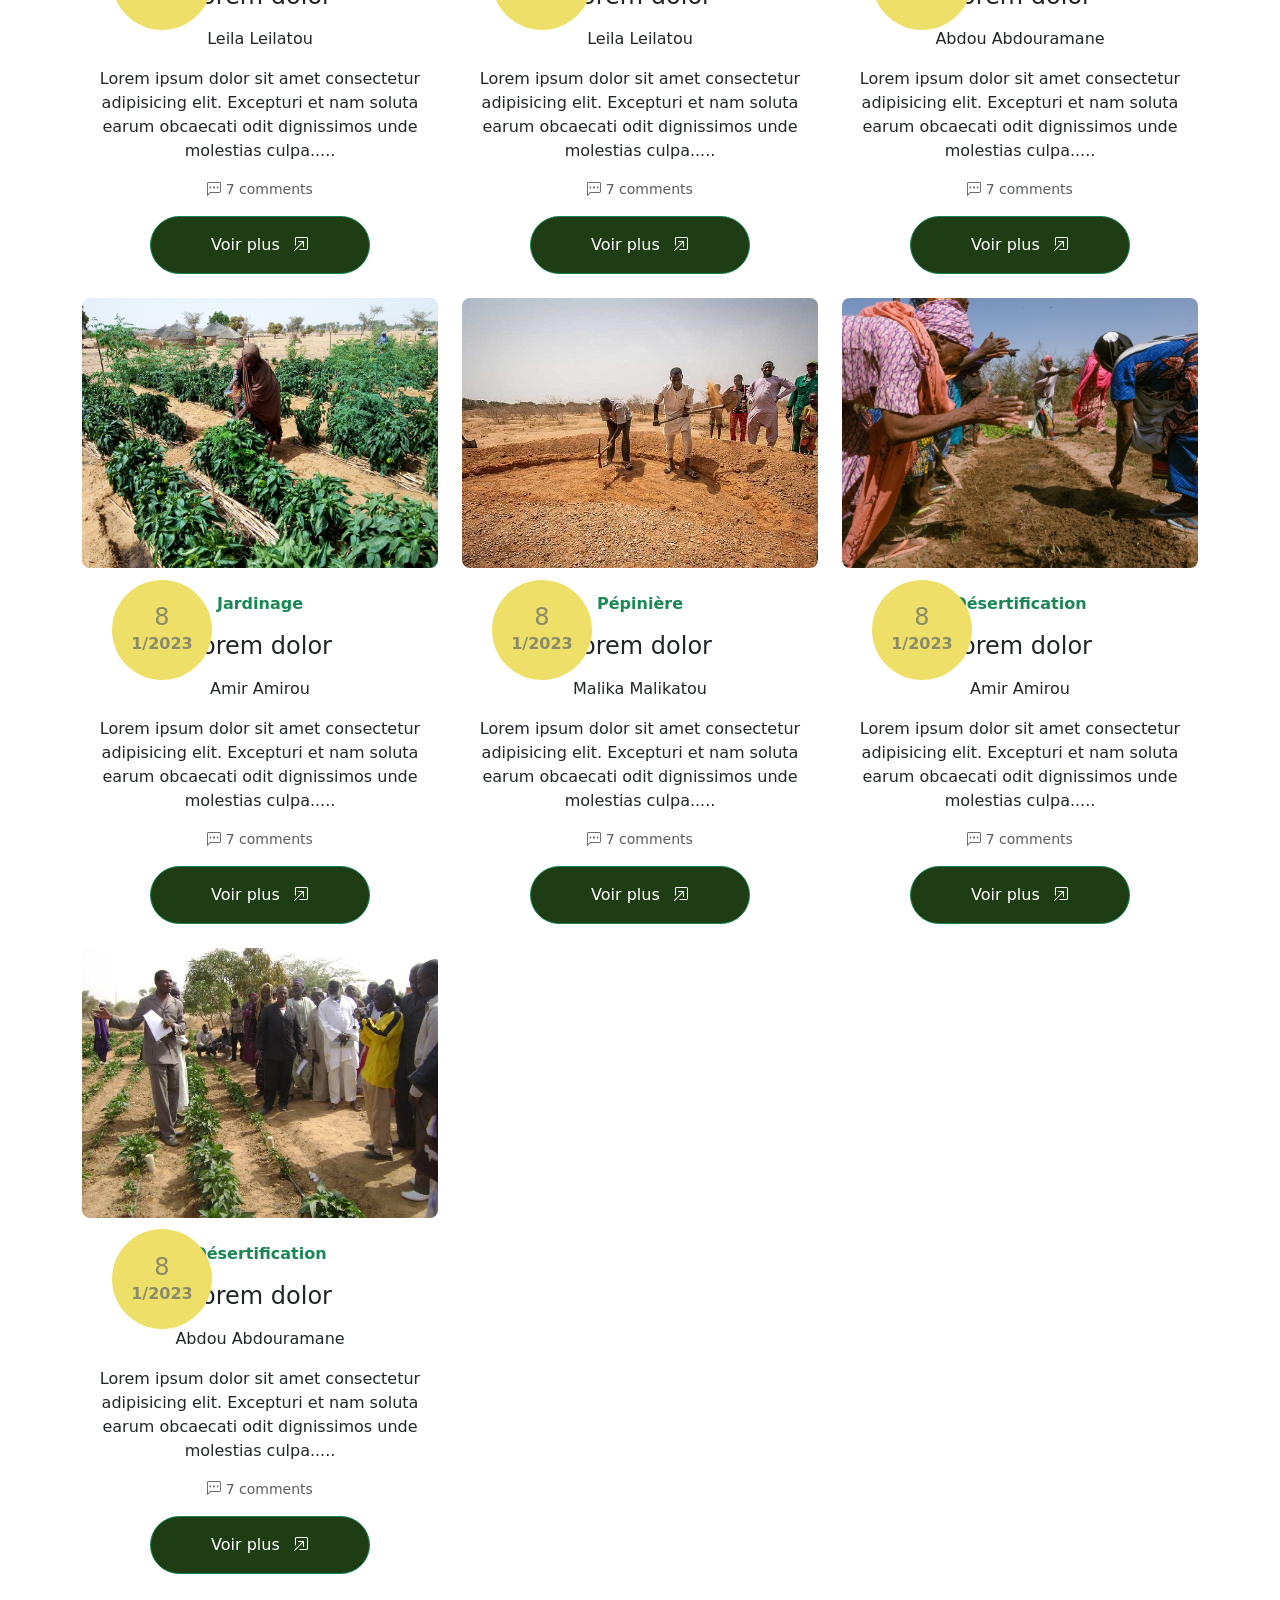
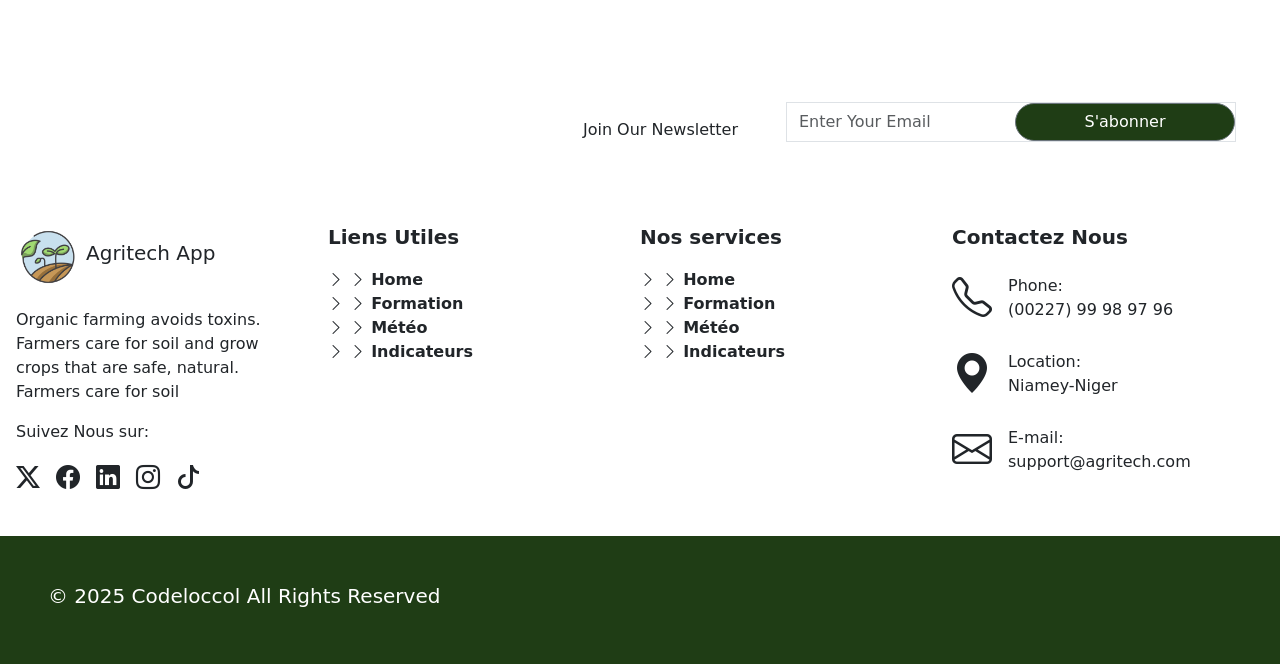
==== commit 8cda1056: "Agritech App" ====
--- a/formation.html
+++ b/formation.html
@@ -12,7 +12,7 @@
 </head>
 
 <body>
-    <header class="container-fluid p-0">
+     <header class="container-fluid p-0">
         <section class="haut container-fluid d-none d-md-flex  justify-content-between align-items-center p-3">
             <div class="d-none d-lg-flex justify-content-center align-items-center gap-3">
                 <div class="d-flex justify-content-center align-items-center">
@@ -36,17 +36,18 @@
                 </div>
                 <h4 class="fs-5 fs-md-3 fs-lg-6">Agritech App</h4>
             </div>
-            <div class="d-flex justify-content-center align-items-center gap-3 ">
+            <div class="d-flex justify-content-center align-items-center gap-3">
                 <div class="d-flex justify-content-center align-items-center gap-2 border-end border-dark p-2">
                     <div class="image1"><img src="./agri-images/Niger.png" alt=""></div>
                     <span>NE</span>
                 </div>
-                <div class="fs-4"><i class="bi bi-twitter-x"></i></div>
-                <div class="fs-4"><i class="bi bi-facebook"></i></div>
-                <div class="fs-4"><i class="bi bi-linkedin"></i></div>
-                <div class="fs-4"><i class="bi bi-instagram"></i></div>
-                <div class="fs-4"><i class="bi bi-tiktok"></i></div>
+                <div class="fs-4 social-media1"><i class="bi bi-twitter-x"></i></div>
+                <div class="fs-4 social-media1"><i class="bi bi-facebook"></i></div>
+                <div class="fs-4 social-media1"><i class="bi bi-linkedin"></i></div>
+                <div class="fs-4 social-media1"><i class="bi bi-instagram"></i></div>
+                <div class="fs-4 social-media1"><i class="bi bi-tiktok"></i></div>
             </div>
+
         </section>
         <section class="container-fluid p-0 shadow-sm">
             <nav class="container-fluid navbar bg-body-tertiary fixed-top  d-sm-flex d-md-none d-lg-none">
@@ -93,7 +94,7 @@
                                     </a>
                                 </li>
                                 <li class="list-unstyled mt-3">
-                                    <a href="./agritech.html" class="text-decoration-none text-dark ">
+                                    <a href="formation.html" class="text-decoration-none text-dark ">
                                         Formation <i class="bi bi-arrow-up-right"></i>
                                     </a>
                                 </li>
@@ -176,11 +177,13 @@
                 </div>
 
                 <div class="d-flex justify-content-center align-items-center">
-                    <div class="d-grid gap-2 d-md-flex justify-content-md-end pt-2">
-                        <button class="btn rounded-5 p-2 " type="button">
-                            <span class="me-2 fs-5"> Connect </span>
-                            <span><i class="bi bi-box-arrow-in-left fs-5"></i></span>
-                        </button>
+                    <div class="d-grid gap-2 d-md-flex justify-content-md-end pt-2 ">
+                        <a href="./index.html">
+                            <button class="btn btn-button rounded-5 p-2 " type="button">
+                                <span class="me-2 fs-5"> Connect </span>
+                                <span><i class="bi bi-box-arrow-in-left fs-5"></i></span>
+                            </button>
+                        </a>
                     </div>
                 </div>
             </nav>
@@ -485,7 +488,7 @@
 
                     <div class="input-group mb-3 border">
                         <input type="email" class="form-control shadow-none border-0" placeholder="Enter Your Email">
-                        <button class="btn btn-outline-secondary rounded-5 px-3" type="button">S'abonner</button>
+                        <button class="btn btn-outline-secondary btn-button rounded-5 px-3" type="button">S'abonner</button>
                     </div>
 
                 </div>
--- a/agritech.css
+++ b/agritech.css
@@ -42,6 +42,11 @@
 .btn1 {
     background-color: #fff;
 }
+.btn1:hover {
+    background-color:#1D3D13;
+    color: #fff !important;
+    border-radius: 30px;
+}
 .input-group {
     width: 450px;
 }
@@ -57,12 +62,13 @@
     width: 500px;
 }
 
-.footer-section2 {
+.footer-section2, .btn-button {
     background-color: #1F3D15;
 }
 
-.footer-section2:hover {
+.footer-section2:hover, .btn-button:hover {
     background-color: #29551c;
+    color: #fff !important;
     /* un peu plus clair */
 
 }
@@ -171,10 +177,17 @@
     height: 30vh;
     width: 100%;
     transition:0.3s ;
+    cursor: pointer;
+}
+.card-img-top1{
+    border-radius: 10px;
+    
 }
 .card-img-top1:hover{
+    overflow: hidden;
     /* zoom léger */
-    transform:  scaley(1.02);
+    /* transform:  scaleY(1.02); */
+    transform: scale(1.04);
     /* assombrit légèrement l’image */
     filter: brightness(0.7);
 }
@@ -282,6 +295,38 @@
     transform: scale(1.2);
     color: #1F3D15;
 }
+/* .social-media1 i {
+    cursor: pointer;
+    font-size: 1.5rem;     
+    transition: transform 0.3s ease;
+}
+
+.social-media1 i:hover {
+    transform: scale(1.3);  
+} */
+
+/* .social-media1 i{
+    cursor: pointer;
+    transition: transform 0.3s;
+}
+
+.social-media1 i:hover {
+    transform: scale(1.2);
+    font-size: 1.7rem;
+} */
+ .social-media1 i {
+    cursor: pointer;
+    transition: transform 0.3s ease, color 0.3s ease;
+    display: inline-flex;
+    align-items: center;
+    justify-content: center;
+}
+
+.social-media1 i:hover {
+    transform: scale(1.3);
+    color: #5C585C; /* ta couleur dorée */
+}
+
 
 .la-couleur {
     line-height: 1.6;
@@ -322,6 +367,9 @@
 
     .btn-home {
         width: 200px;
+    }
+    .btn-primary:hover {
+       background: #d4cd98 !important;
     }
 
 }
@@ -376,7 +424,7 @@
     }
 
     .translate-middle-y {
-        transform: translateY(-200px) !important;
+        transform: translateY(-250px) !important;
     }
 
     .petite-card {
@@ -394,12 +442,11 @@
 
         font-size: 8px !important;
     }
-
-    /* .btn-home{
-        width: 10px;
-        
-    } */
-
+    .page-d-accueil {
+    width: 100% !important;
+}
+
+    
 }
 
 @media (max-width:425px) {
